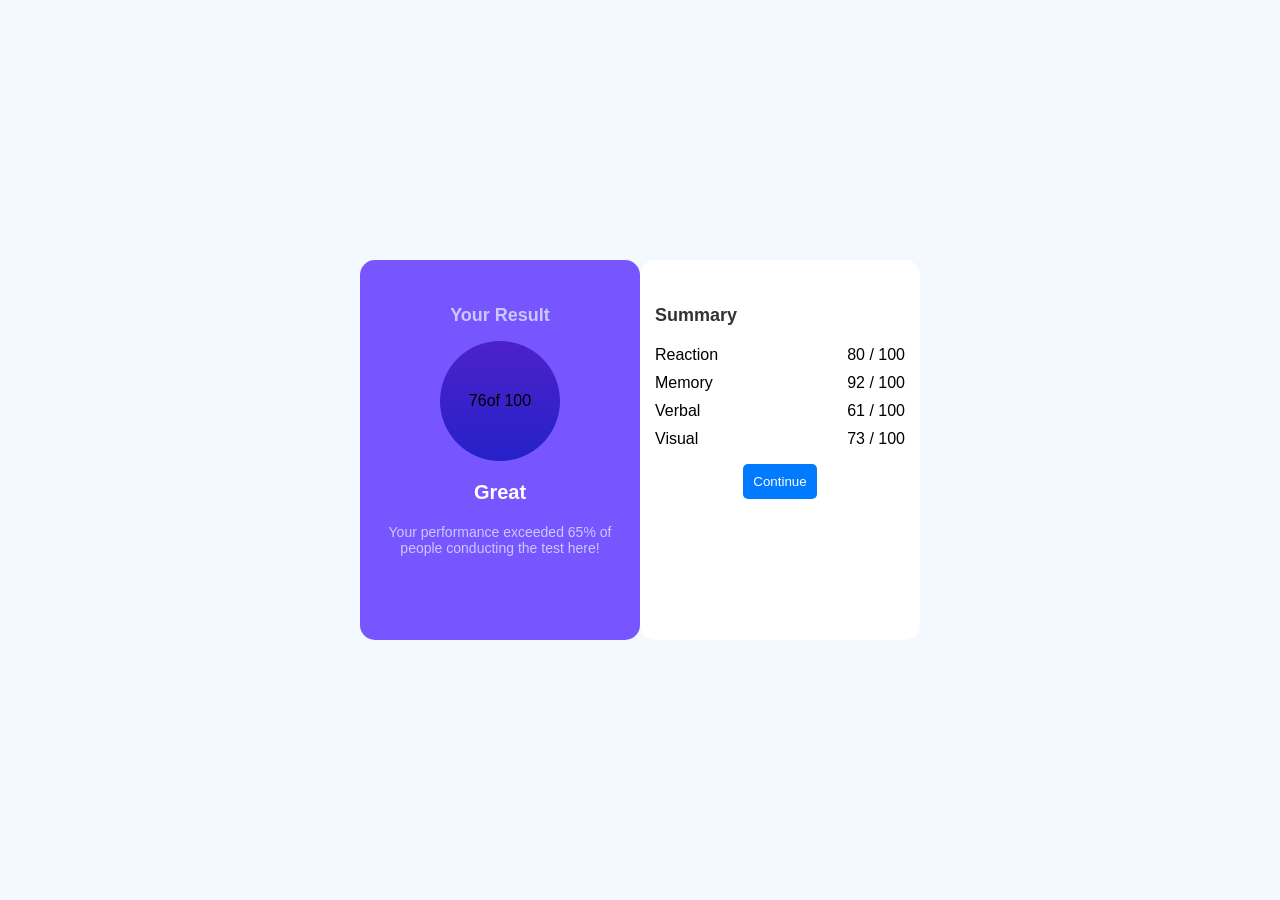
==== shualeduri.html @ d194cf1f "Add files via upload" ====
<!DOCTYPE html>
<html lang="en">
  <head>
    <meta charset="UTF-8" />
    <meta name="viewport" content="width=device-width, initial-scale=1.0" />
    <link rel="stylesheet" href="shualeduri.css" />
    <title>Results Summary</title>
  </head>
  <body>
    <div class="wrapper">
      <div class="container">
        <div class="result">
          <h2>Your Result</h2>
          <div class="circle">
            <div class="span">76<span>of 100</span></div>
          </div>
          <p class="status">Great</p>
          <p class="description">
            Your performance exceeded 65% of people conducting the test here!
          </p>
        </div>
      </div>
      <div class="summary">
        <h2>Summary</h2>
        <ul>
          <li>
            <span class="label">Reaction</span>
            <span class="score">80 / 100</span>
          </li>
          <li>
            <span class="label">Memory</span>
            <span class="score">92 / 100</span>
          </li>
          <li>
            <span class="label">Verbal</span>
            <span class="score">61 / 100</span>
          </li>
          <li>
            <span class="label">Visual</span>
            <span class="score">73 / 100</span>
          </li>
        </ul>
        <button>Continue</button>
      </div>
    </div>
  </body>
</html>
---- shualeduri.css ----
body {
  font-family: Arial, sans-serif;
  background-color: #f4f8ff;
  display: flex;
  justify-content: center;
  align-items: center;
  min-height: 100vh;
  margin: 0;
}

.wrapper {
  display: flex;
  gap: 0px;
}

.container,
.summary {
  background-color: #fff;
  border-radius: 15px;
  padding: 30px 15px;
  width: 250px;
  height: 320px;
  text-align: center;
}
.container {
  background-color: #75f;
}

h2 {
  font-size: 18px;
  margin-bottom: 15px;
  color: #cac9ff;
}

.circle {
  width: 120px;
  height: 120px;
  border-radius: 50%;
  background: linear-gradient(to bottom, #4d21c9, #2521c9);
  display: flex;
  justify-content: center;
  align-items: center;
  margin: 0 auto;
}

.span {
  width: 81px;
  height: 99px;
  top: 443px;
  left: 495px;
  opacity: 0px;
  display: flex;
  flex: wrap;
  justify-content: center;
  align-items: center;
}

.status {
  font-size: 20px;
  font-weight: bold;
  color: #fff;
}

.description {
  font-size: 14px;
  color: #cac9ff;
  margin-top: 10px;
}

.summary h2 {
    font-size: 18px;
    margin-bottom: 20px;
    font-weight: bold;
    color: #333;
    text-align: left;
    margin-left: 0; 
  }

ul {
  list-style: none;
  padding: 0;
  text-align: left;
}

li {
  display: flex;
  justify-content: space-between;
  margin-bottom: 10px;
}

button {
  background-color: #007bff;
  color: #fff;
  border: none;
  padding: 10px;
  border-radius: 5px;
  cursor: pointer;
}
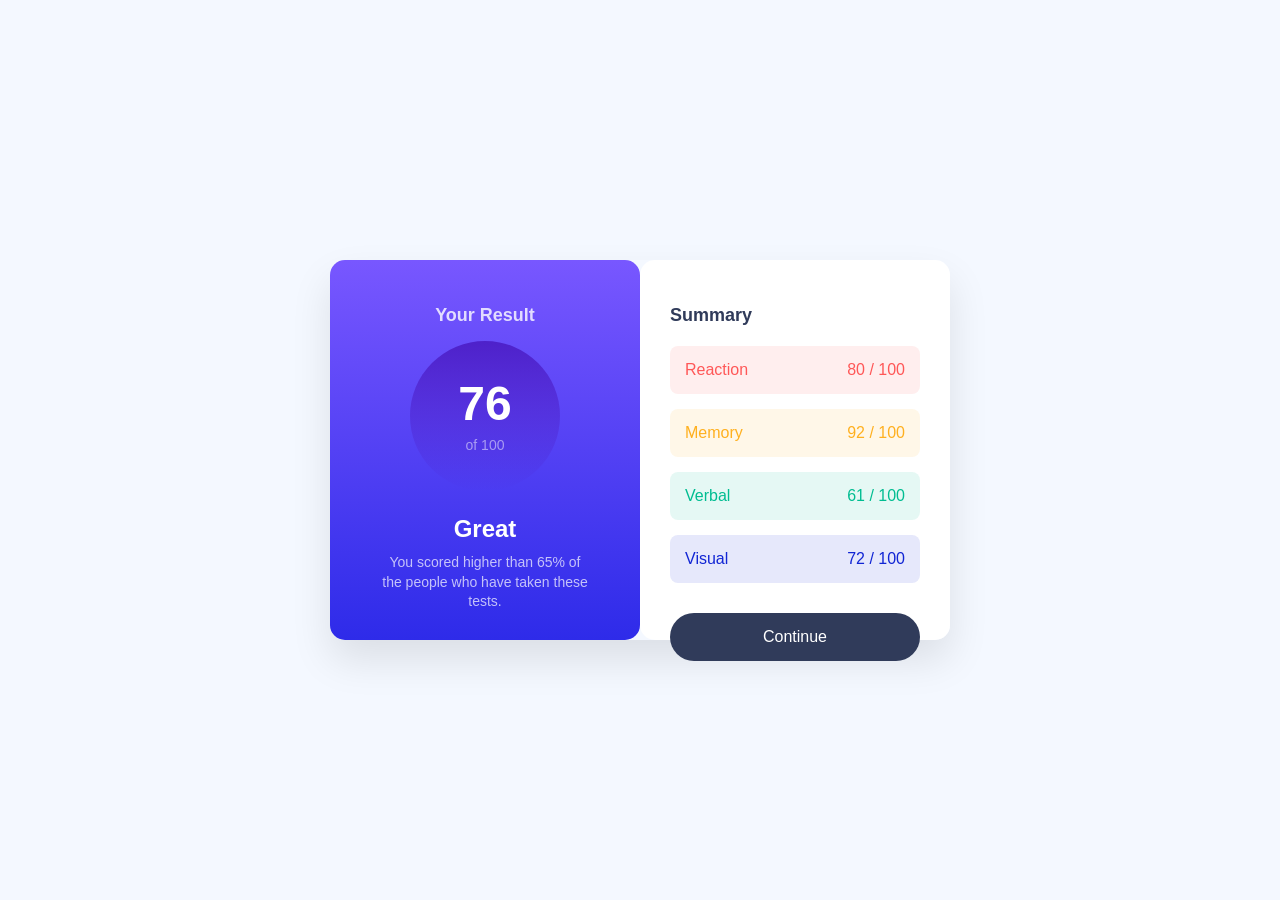
==== commit 13135f9a: "Add files via upload" ====
--- a/shualeduri.html
+++ b/shualeduri.html
@@ -1,47 +1,47 @@
 <!DOCTYPE html>
 <html lang="en">
-  <head>
-    <meta charset="UTF-8" />
-    <meta name="viewport" content="width=device-width, initial-scale=1.0" />
-    <link rel="stylesheet" href="shualeduri.css" />
-    <title>Results Summary</title>
-  </head>
-  <body>
-    <div class="wrapper">
-      <div class="container">
-        <div class="result">
-          <h2>Your Result</h2>
-          <div class="circle">
-            <div class="span">76<span>of 100</span></div>
-          </div>
-          <p class="status">Great</p>
-          <p class="description">
-            Your performance exceeded 65% of people conducting the test here!
-          </p>
+<head>
+    <meta charset="UTF-8">
+    <meta name="viewport" content="width=device-width, initial-scale=1.0">
+    <title>Results Summary Component</title>
+    <link rel="stylesheet" href="shualeduri.css">
+</head>
+<body>
+    <main class="wrapper">
+        <div class="container">
+            <h2>Your Result</h2>
+            <div class="circle">
+                <div class="score">
+                    <span class="status">76</span>
+                    <span class="description">of 100</span>
+                </div>
+            </div>
+            <h3 class="status">Great</h3>
+            <p class="description">You scored higher than 65% of the people who have taken these tests.</p>
         </div>
-      </div>
-      <div class="summary">
-        <h2>Summary</h2>
-        <ul>
-          <li>
-            <span class="label">Reaction</span>
-            <span class="score">80 / 100</span>
-          </li>
-          <li>
-            <span class="label">Memory</span>
-            <span class="score">92 / 100</span>
-          </li>
-          <li>
-            <span class="label">Verbal</span>
-            <span class="score">61 / 100</span>
-          </li>
-          <li>
-            <span class="label">Visual</span>
-            <span class="score">73 / 100</span>
-          </li>
-        </ul>
-        <button>Continue</button>
-      </div>
-    </div>
-  </body>
-</html>
+        
+        <div class="summary">
+            <h2>Summary</h2>
+            <ul>
+                <li class="reaction">
+                    <span>Reaction</span>
+                    <span>80 / 100</span>
+                </li>
+                <li class="memory">
+                    <span>Memory</span>
+                    <span>92 / 100</span>
+                </li>
+                <li class="verbal">
+                    <span>Verbal</span>
+                    <span>61 / 100</span>
+                </li>
+                <li class="visual">
+                    <span>Visual</span>
+                    <span>72 / 100</span>
+                </li>
+            </ul>
+            <button>Continue</button>
+        </div>
+    </main>
+</body>
+</html>
--- a/shualeduri.css
+++ b/shualeduri.css
@@ -7,94 +7,143 @@
   min-height: 100vh;
   margin: 0;
 }
-
 .wrapper {
   display: flex;
-  gap: 0px;
+  gap: 0;
+  box-shadow: 0 20px 40px rgba(0, 0, 0, 0.1);
+  border-radius: 15px;
 }
-
 .container,
 .summary {
   background-color: #fff;
   border-radius: 15px;
-  padding: 30px 15px;
+  padding: 30px;
   width: 250px;
   height: 320px;
   text-align: center;
 }
 .container {
-  background-color: #75f;
+  background: linear-gradient(to bottom, #7857ff, #2e2be9);
+  color: #fff;
 }
-
 h2 {
   font-size: 18px;
   margin-bottom: 15px;
   color: #cac9ff;
 }
-
+.container h2 {
+  color: rgba(255, 255, 255, 0.8);
+}
 .circle {
-  width: 120px;
-  height: 120px;
+  width: 150px;
+  height: 150px;
   border-radius: 50%;
-  background: linear-gradient(to bottom, #4d21c9, #2521c9);
+  background: linear-gradient(to bottom,hsla(256, 72%, 46%, 1),hsla(241, 72%, 46%, 0));
   display: flex;
   justify-content: center;
   align-items: center;
-  margin: 0 auto;
+  margin: 0 auto 20px;
 }
 
-.span {
-  width: 81px;
-  height: 99px;
-  top: 443px;
-  left: 495px;
-  opacity: 0px;
+.score {
   display: flex;
-  flex: wrap;
-  justify-content: center;
+  flex-direction: column;
   align-items: center;
 }
 
+.score .status {
+  font-size: 48px;
+  font-weight: bold;
+  margin-bottom: 5px;
+}
+
+.score .description {
+  color: rgba(255, 255, 255, 0.5);
+  font-size: 14px;
+}
+
 .status {
-  font-size: 20px;
+  font-size: 24px;
   font-weight: bold;
-  color: #fff;
+  margin-bottom: 10px;
 }
 
 .description {
   font-size: 14px;
-  color: #cac9ff;
-  margin-top: 10px;
+  color: rgba(255, 255, 255, 0.7);
+  margin: 0 20px;
+  line-height: 1.4;
 }
 
 .summary h2 {
-    font-size: 18px;
-    margin-bottom: 20px;
-    font-weight: bold;
-    color: #333;
-    text-align: left;
-    margin-left: 0; 
-  }
+  color: #303b5a;
+  text-align: left;
+  margin-bottom: 20px;
+}
 
 ul {
-  list-style: none;
   padding: 0;
-  text-align: left;
+  margin-bottom: 30px;
 }
 
 li {
   display: flex;
   justify-content: space-between;
-  margin-bottom: 10px;
+  padding: 15px;
+  border-radius: 8px;
+  margin-bottom: 15px;
+  font-weight: 500;
+}
+
+.reaction {
+  background-color: rgba(255, 87, 87, 0.1);
+  color: hsl(0, 100%, 67%);
+}
+
+.memory {
+  background-color: rgba(255, 176, 31, 0.1);
+  color: hsl(39, 100%, 56%);
+}
+
+.verbal {
+  background-color: rgba(0, 189, 145, 0.1);
+  color: hsl(166, 100%, 37%);
+}
+
+.visual {
+  background-color: rgba(17, 37, 212, 0.1);
+  color: hsl(234, 85%, 45%);
 }
 
 button {
-  background-color: #007bff;
+  background-color: #303b5a;
   color: #fff;
   border: none;
-  padding: 10px;
-  border-radius: 5px;
+  padding: 15px;
+  border-radius: 25px;
   cursor: pointer;
+  width: 100%;
+  font-size: 16px;
+  font-weight: 500;
 }
 
+button:hover {
+  background: linear-gradient(to bottom, #7857ff, #2e2be9);
+}
 
+@media (max-width: 600px) {
+  .wrapper {
+    flex-direction: column;
+    margin: 0;
+  }
+
+  .container,
+  .summary {
+    width: 100%;
+    border-radius: 0;
+  }
+
+  .container {
+    border-radius: 0 0 15px 15px;
+  }
+}
